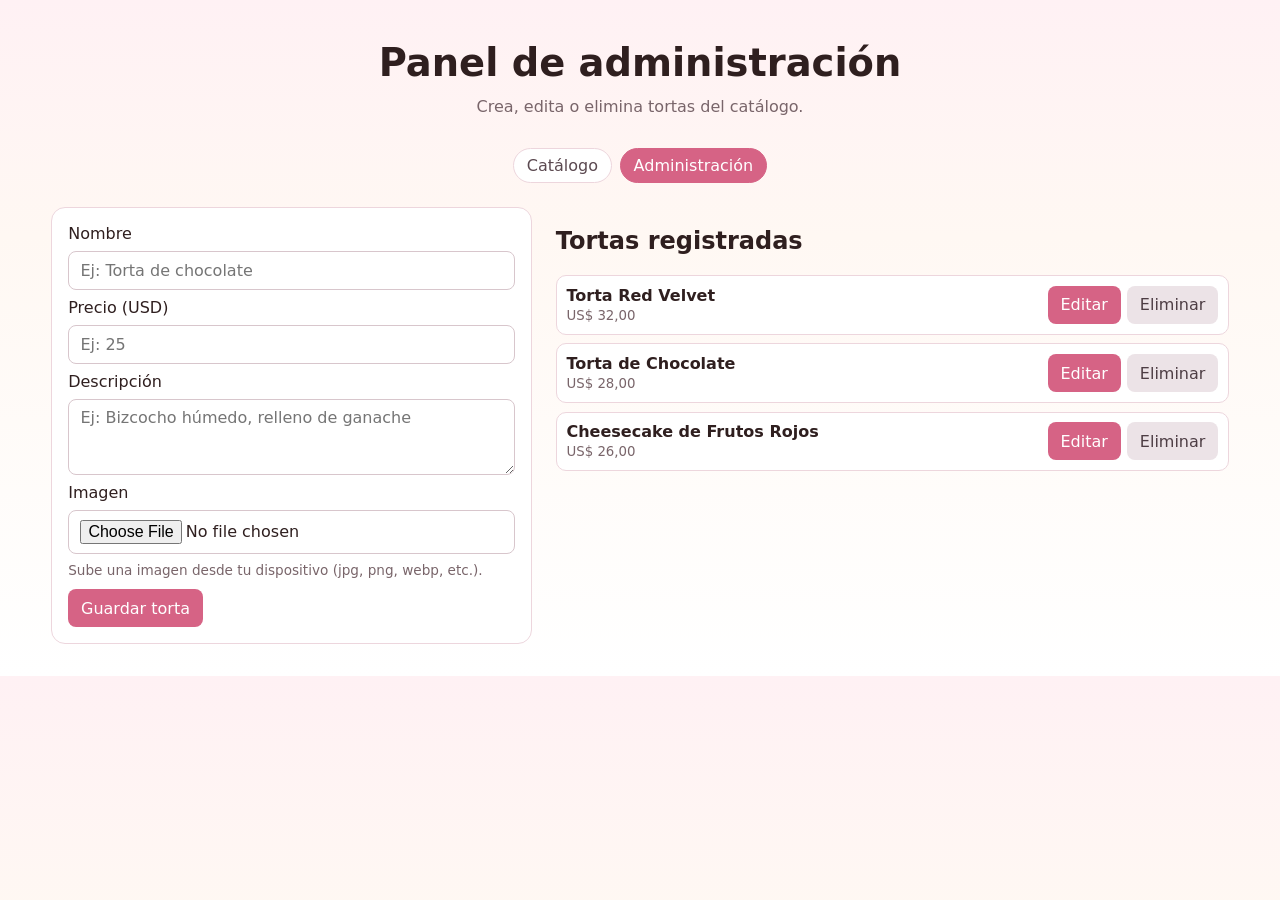
==== admin.html @ b27fc858 "Separar catálogo y panel admin en páginas distintas" ====
<!DOCTYPE html>
<html lang="es">
  <head>
    <meta charset="UTF-8" />
    <meta name="viewport" content="width=device-width, initial-scale=1.0" />
    <title>Administración de Tortas | Velas</title>
    <link rel="stylesheet" href="styles.css" />
  </head>
  <body>
    <header class="hero">
      <h1>Panel de administración</h1>
      <p>Crea, edita o elimina tortas del catálogo.</p>
      <nav class="top-nav">
        <a href="index.html">Catálogo</a>
        <a href="admin.html" aria-current="page">Administración</a>
      </nav>
    </header>

    <main class="layout layout-admin">
      <aside class="admin-panel">
        <form id="cake-form" class="form">
          <input type="hidden" id="cake-id" />

          <label for="cake-name">Nombre</label>
          <input id="cake-name" type="text" placeholder="Ej: Torta de chocolate" required />

          <label for="cake-price">Precio (USD)</label>
          <input id="cake-price" type="number" min="1" step="0.01" placeholder="Ej: 25" required />

          <label for="cake-description">Descripción</label>
          <textarea id="cake-description" rows="3" placeholder="Ej: Bizcocho húmedo, relleno de ganache"></textarea>

          <label for="cake-image">Imagen</label>
          <input id="cake-image" type="file" accept="image/*" />
          <small class="hint">Sube una imagen desde tu dispositivo (jpg, png, webp, etc.).</small>

          <div class="form-actions">
            <button type="submit" id="save-btn">Guardar torta</button>
            <button type="button" id="cancel-btn" class="secondary" hidden>Cancelar edición</button>
          </div>
        </form>
      </aside>

      <section>
        <h2>Tortas registradas</h2>
        <ul id="admin-list" class="admin-list"></ul>
      </section>
    </main>

    <script src="app.js"></script>
  </body>
</html>
---- styles.css ----
:root {
  color-scheme: light;
  --bg: #fff8f3;
  --card: #ffffff;
  --text: #2f1f1f;
  --muted: #79656a;
  --accent: #d66385;
  --accent-dark: #ba4a6d;
  --border: #edd6dd;
}

* {
  box-sizing: border-box;
}

body {
  margin: 0;
  font-family: Inter, system-ui, -apple-system, Segoe UI, Roboto, sans-serif;
  background: linear-gradient(180deg, #fff1f4 0%, var(--bg) 35%, #fff 100%);
  color: var(--text);
}

.hero {
  text-align: center;
  padding: 2.5rem 1rem 1.5rem;
}

.hero h1 {
  margin: 0;
  font-size: clamp(1.8rem, 3vw, 2.7rem);
}

.hero p {
  margin-top: 0.75rem;
  color: var(--muted);
}

.top-nav {
  margin-top: 1rem;
  display: inline-flex;
  gap: 0.5rem;
}

.top-nav a {
  text-decoration: none;
  padding: 0.45rem 0.8rem;
  border-radius: 999px;
  border: 1px solid var(--border);
  color: #5b4950;
  background: #fff;
}

.top-nav a[aria-current='page'] {
  background: var(--accent);
  color: #fff;
  border-color: var(--accent);
}

.layout {
  width: min(1200px, 92vw);
  margin: 0 auto 2rem;
  display: grid;
  gap: 1.5rem;
}

.layout-catalog {
  grid-template-columns: 1fr;
}

.layout-admin {
  grid-template-columns: 1fr 1.4fr;
}

.catalog-grid {
  display: grid;
  grid-template-columns: repeat(auto-fill, minmax(220px, 1fr));
  gap: 1rem;
}

.cake-card {
  background: var(--card);
  border: 1px solid var(--border);
  border-radius: 14px;
  overflow: hidden;
  box-shadow: 0 8px 20px rgba(193, 98, 131, 0.08);
}

.cake-card img {
  width: 100%;
  height: 160px;
  object-fit: cover;
}

.cake-content {
  padding: 0.9rem;
}

.cake-content h3 {
  margin: 0;
  font-size: 1.05rem;
}

.description {
  color: var(--muted);
  min-height: 2.4em;
}

.price {
  margin: 0;
  font-weight: 700;
  color: var(--accent-dark);
}

.admin-panel {
  background: var(--card);
  border: 1px solid var(--border);
  border-radius: 14px;
  padding: 1rem;
  align-self: start;
}

.form {
  display: grid;
  gap: 0.5rem;
}

input,
textarea,
button {
  font: inherit;
}

input,
textarea {
  width: 100%;
  border: 1px solid #d8c6cc;
  border-radius: 8px;
  padding: 0.55rem 0.7rem;
}

textarea {
  resize: vertical;
}

.form-actions {
  display: flex;
  gap: 0.6rem;
  margin-top: 0.2rem;
}

button {
  border: none;
  border-radius: 8px;
  padding: 0.6rem 0.8rem;
  cursor: pointer;
}

button[type='submit'],
button.edit {
  background: var(--accent);
  color: white;
}

button[type='submit']:hover,
button.edit:hover {
  background: var(--accent-dark);
}

button.secondary,
button.delete {
  background: #ece3e7;
  color: #4d3d44;
}

button.delete:hover,
button.secondary:hover {
  background: #ded2d7;
}

.admin-list {
  list-style: none;
  padding: 0;
  margin: 0;
  display: grid;
  gap: 0.55rem;
}

.admin-item {
  background: var(--card);
  border: 1px solid var(--border);
  border-radius: 10px;
  padding: 0.6rem;
  display: flex;
  justify-content: space-between;
  gap: 0.6rem;
  align-items: center;
}

.admin-item strong {
  display: block;
}

.admin-item small {
  color: var(--muted);
}

.admin-actions {
  display: flex;
  gap: 0.4rem;
}

.empty {
  color: var(--muted);
  font-style: italic;
}

.hint {
  color: var(--muted);
  font-size: 0.85rem;
}

@media (max-width: 950px) {
  .layout-admin {
    grid-template-columns: 1fr;
  }
}
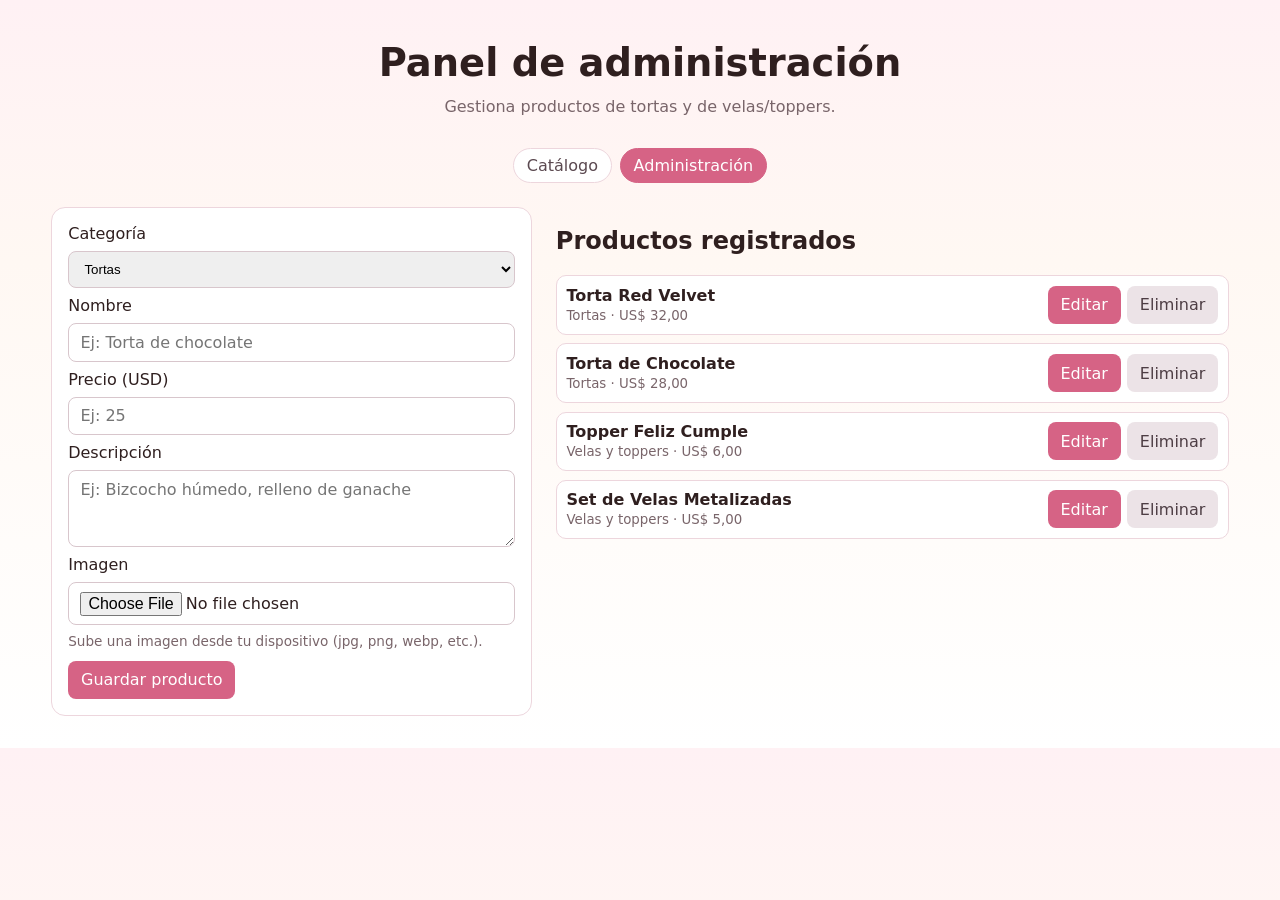
==== commit b241ac2c: "Agregar categorías de tortas y velas/toppers" ====
--- a/admin.html
+++ b/admin.html
@@ -3,13 +3,13 @@
   <head>
     <meta charset="UTF-8" />
     <meta name="viewport" content="width=device-width, initial-scale=1.0" />
-    <title>Administración de Tortas | Velas</title>
+    <title>Administración | Velas</title>
     <link rel="stylesheet" href="styles.css" />
   </head>
   <body>
     <header class="hero">
       <h1>Panel de administración</h1>
-      <p>Crea, edita o elimina tortas del catálogo.</p>
+      <p>Gestiona productos de tortas y de velas/toppers.</p>
       <nav class="top-nav">
         <a href="index.html">Catálogo</a>
         <a href="admin.html" aria-current="page">Administración</a>
@@ -20,6 +20,12 @@
       <aside class="admin-panel">
         <form id="cake-form" class="form">
           <input type="hidden" id="cake-id" />
+
+          <label for="cake-category">Categoría</label>
+          <select id="cake-category" required>
+            <option value="tortas">Tortas</option>
+            <option value="velas-toppers">Velas y toppers</option>
+          </select>
 
           <label for="cake-name">Nombre</label>
           <input id="cake-name" type="text" placeholder="Ej: Torta de chocolate" required />
@@ -35,14 +41,14 @@
           <small class="hint">Sube una imagen desde tu dispositivo (jpg, png, webp, etc.).</small>
 
           <div class="form-actions">
-            <button type="submit" id="save-btn">Guardar torta</button>
+            <button type="submit" id="save-btn">Guardar producto</button>
             <button type="button" id="cancel-btn" class="secondary" hidden>Cancelar edición</button>
           </div>
         </form>
       </aside>
 
       <section>
-        <h2>Tortas registradas</h2>
+        <h2>Productos registrados</h2>
         <ul id="admin-list" class="admin-list"></ul>
       </section>
     </main>
--- a/styles.css
+++ b/styles.css
@@ -100,6 +100,16 @@
   font-size: 1.05rem;
 }
 
+ .badge {
+  margin: 0 0 0.35rem;
+  font-size: 0.78rem;
+  display: inline-block;
+  padding: 0.2rem 0.5rem;
+  border-radius: 999px;
+  background: #f9e3ea;
+  color: #8a3550;
+}
+
 .description {
   color: var(--muted);
   min-height: 2.4em;
@@ -131,7 +141,8 @@
 }
 
 input,
-textarea {
+textarea,
+select {
   width: 100%;
   border: 1px solid #d8c6cc;
   border-radius: 8px;
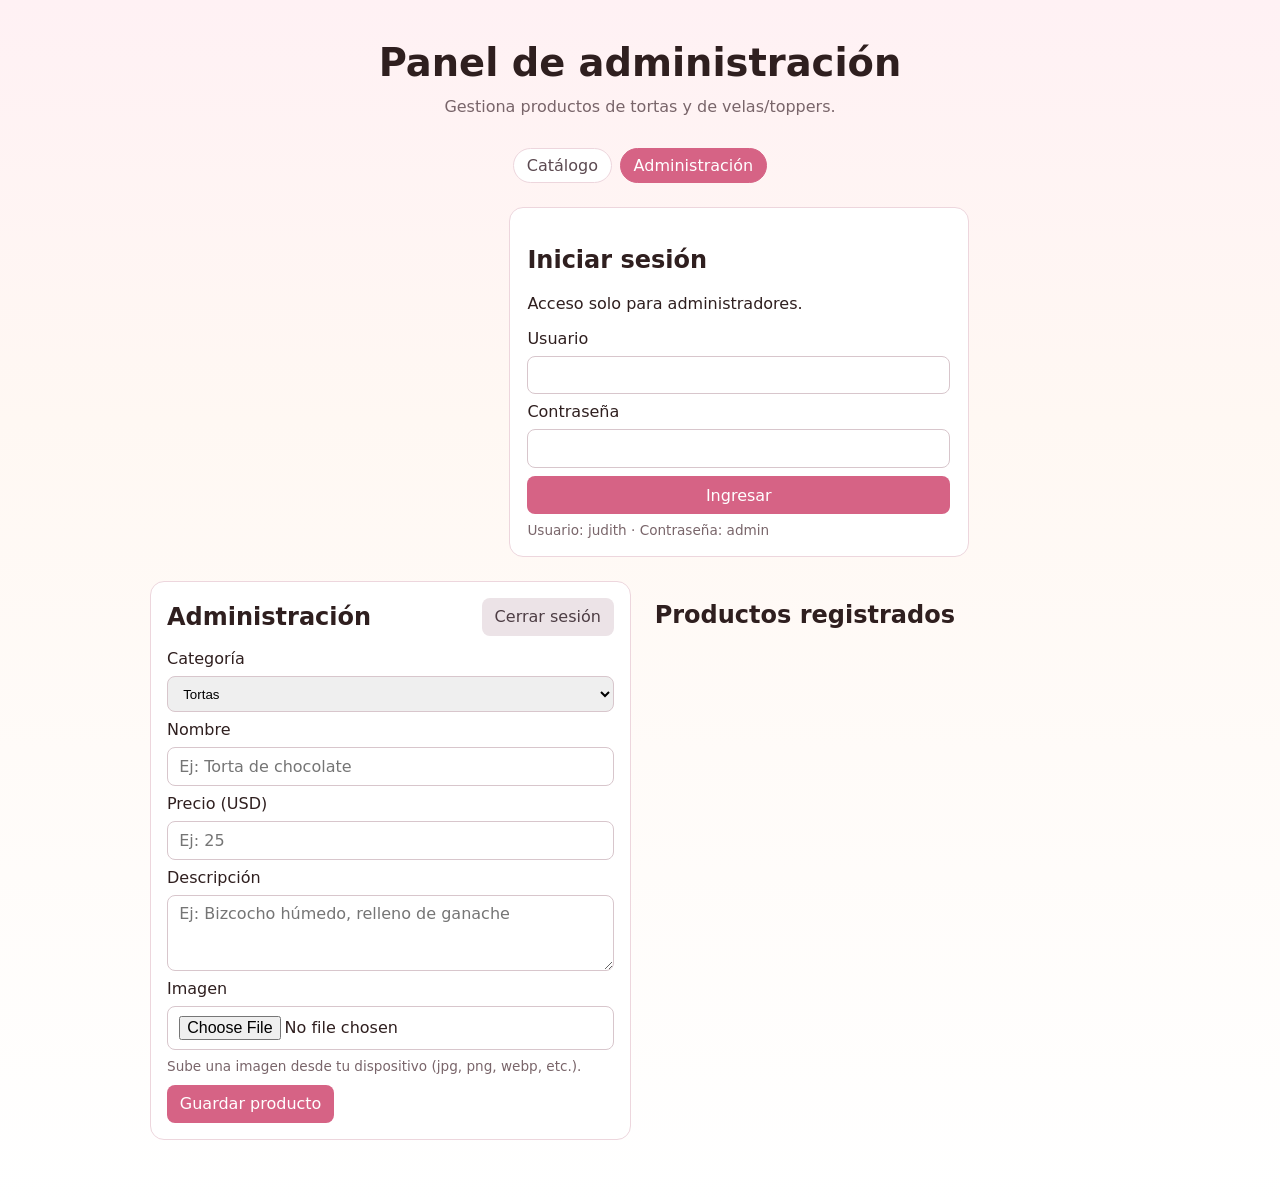
==== commit 1926388c: "Agregar login al panel de administración" ====
--- a/admin.html
+++ b/admin.html
@@ -16,40 +16,64 @@
       </nav>
     </header>
 
-    <main class="layout layout-admin">
-      <aside class="admin-panel">
-        <form id="cake-form" class="form">
-          <input type="hidden" id="cake-id" />
+    <main class="layout layout-admin-auth">
+      <section id="auth-section" class="auth-card">
+        <h2>Iniciar sesión</h2>
+        <p>Acceso solo para administradores.</p>
 
-          <label for="cake-category">Categoría</label>
-          <select id="cake-category" required>
-            <option value="tortas">Tortas</option>
-            <option value="velas-toppers">Velas y toppers</option>
-          </select>
+        <form id="login-form" class="form">
+          <label for="login-username">Usuario</label>
+          <input id="login-username" type="text" autocomplete="username" required />
 
-          <label for="cake-name">Nombre</label>
-          <input id="cake-name" type="text" placeholder="Ej: Torta de chocolate" required />
+          <label for="login-password">Contraseña</label>
+          <input id="login-password" type="password" autocomplete="current-password" required />
 
-          <label for="cake-price">Precio (USD)</label>
-          <input id="cake-price" type="number" min="1" step="0.01" placeholder="Ej: 25" required />
+          <button type="submit">Ingresar</button>
+          <p id="login-error" class="error" hidden>Usuario o contraseña incorrectos.</p>
+          <small class="hint">Usuario: judith · Contraseña: admin</small>
+        </form>
+      </section>
 
-          <label for="cake-description">Descripción</label>
-          <textarea id="cake-description" rows="3" placeholder="Ej: Bizcocho húmedo, relleno de ganache"></textarea>
+      <section id="admin-content" class="layout layout-admin" hidden>
+        <aside class="admin-panel">
+          <div class="admin-header-actions">
+            <h2>Administración</h2>
+            <button type="button" id="logout-btn" class="secondary">Cerrar sesión</button>
+          </div>
 
-          <label for="cake-image">Imagen</label>
-          <input id="cake-image" type="file" accept="image/*" />
-          <small class="hint">Sube una imagen desde tu dispositivo (jpg, png, webp, etc.).</small>
+          <form id="cake-form" class="form">
+            <input type="hidden" id="cake-id" />
 
-          <div class="form-actions">
-            <button type="submit" id="save-btn">Guardar producto</button>
-            <button type="button" id="cancel-btn" class="secondary" hidden>Cancelar edición</button>
-          </div>
-        </form>
-      </aside>
+            <label for="cake-category">Categoría</label>
+            <select id="cake-category" required>
+              <option value="tortas">Tortas</option>
+              <option value="velas-toppers">Velas y toppers</option>
+            </select>
 
-      <section>
-        <h2>Productos registrados</h2>
-        <ul id="admin-list" class="admin-list"></ul>
+            <label for="cake-name">Nombre</label>
+            <input id="cake-name" type="text" placeholder="Ej: Torta de chocolate" required />
+
+            <label for="cake-price">Precio (USD)</label>
+            <input id="cake-price" type="number" min="1" step="0.01" placeholder="Ej: 25" required />
+
+            <label for="cake-description">Descripción</label>
+            <textarea id="cake-description" rows="3" placeholder="Ej: Bizcocho húmedo, relleno de ganache"></textarea>
+
+            <label for="cake-image">Imagen</label>
+            <input id="cake-image" type="file" accept="image/*" />
+            <small class="hint">Sube una imagen desde tu dispositivo (jpg, png, webp, etc.).</small>
+
+            <div class="form-actions">
+              <button type="submit" id="save-btn">Guardar producto</button>
+              <button type="button" id="cancel-btn" class="secondary" hidden>Cancelar edición</button>
+            </div>
+          </form>
+        </aside>
+
+        <section>
+          <h2>Productos registrados</h2>
+          <ul id="admin-list" class="admin-list"></ul>
+        </section>
       </section>
     </main>
 
--- a/styles.css
+++ b/styles.css
@@ -100,7 +100,7 @@
   font-size: 1.05rem;
 }
 
- .badge {
+.badge {
   margin: 0 0 0.35rem;
   font-size: 0.78rem;
   display: inline-block;
@@ -235,3 +235,36 @@
     grid-template-columns: 1fr;
   }
 }
+
+
+.layout-admin-auth {
+  grid-template-columns: 1fr;
+  max-width: 980px;
+}
+
+.auth-card {
+  background: var(--card);
+  border: 1px solid var(--border);
+  border-radius: 14px;
+  padding: 1.1rem;
+  width: min(460px, 100%);
+  margin: 0 auto;
+}
+
+.error {
+  margin: 0;
+  color: #9b2246;
+  font-size: 0.9rem;
+}
+
+.admin-header-actions {
+  display: flex;
+  align-items: center;
+  justify-content: space-between;
+  gap: 1rem;
+  margin-bottom: 0.8rem;
+}
+
+.admin-header-actions h2 {
+  margin: 0;
+}
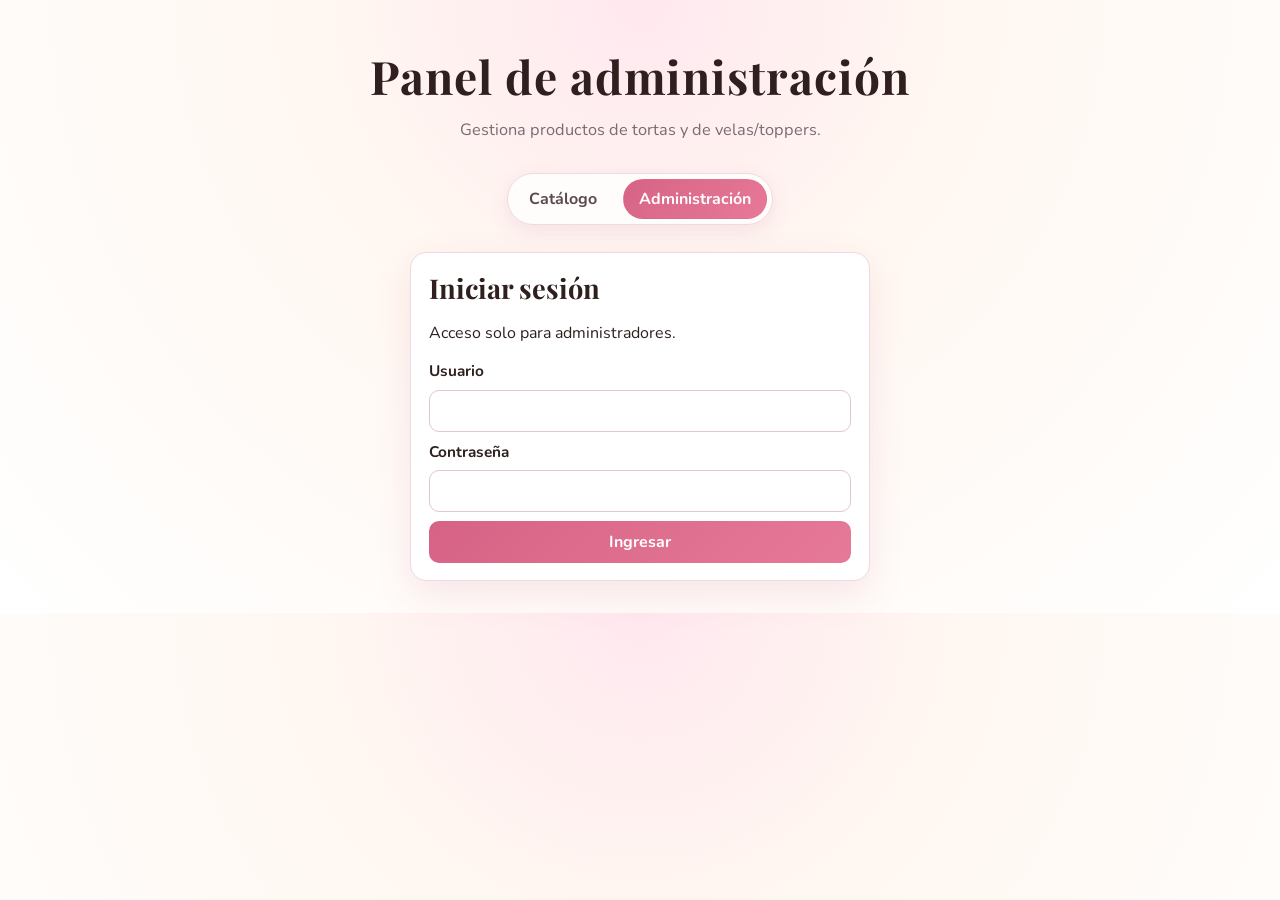
==== commit 6fc90468: "Agregar paginación por flechas y mostrar todo en catálogo" ====
--- a/admin.html
+++ b/admin.html
@@ -4,6 +4,12 @@
     <meta charset="UTF-8" />
     <meta name="viewport" content="width=device-width, initial-scale=1.0" />
     <title>Administración | Velas</title>
+    <link rel="preconnect" href="https://fonts.googleapis.com" />
+    <link rel="preconnect" href="https://fonts.gstatic.com" crossorigin />
+    <link
+      href="https://fonts.googleapis.com/css2?family=Nunito:wght@400;500;700;800&family=Playfair+Display:wght@600;700&display=swap"
+      rel="stylesheet"
+    />
     <link rel="stylesheet" href="styles.css" />
   </head>
   <body>
@@ -30,7 +36,6 @@
 
           <button type="submit">Ingresar</button>
           <p id="login-error" class="error" hidden>Usuario o contraseña incorrectos.</p>
-          <small class="hint">Usuario: judith · Contraseña: admin</small>
         </form>
       </section>
 
@@ -53,7 +58,7 @@
             <label for="cake-name">Nombre</label>
             <input id="cake-name" type="text" placeholder="Ej: Torta de chocolate" required />
 
-            <label for="cake-price">Precio (USD)</label>
+            <label for="cake-price">Precio (S/.)</label>
             <input id="cake-price" type="number" min="1" step="0.01" placeholder="Ej: 25" required />
 
             <label for="cake-description">Descripción</label>
--- a/styles.css
+++ b/styles.css
@@ -1,66 +1,90 @@
 :root {
   color-scheme: light;
-  --bg: #fff8f3;
+  --bg: #fff9f5;
   --card: #ffffff;
   --text: #2f1f1f;
-  --muted: #79656a;
+  --muted: #7c6971;
   --accent: #d66385;
-  --accent-dark: #ba4a6d;
-  --border: #edd6dd;
+  --accent-dark: #b54869;
+  --border: #f0d9e0;
+  --shadow: 0 14px 36px rgba(196, 103, 136, 0.14);
 }
 
 * {
   box-sizing: border-box;
 }
 
+[hidden] {
+  display: none !important;
+}
+
 body {
   margin: 0;
-  font-family: Inter, system-ui, -apple-system, Segoe UI, Roboto, sans-serif;
-  background: linear-gradient(180deg, #fff1f4 0%, var(--bg) 35%, #fff 100%);
+  font-family: 'Nunito', Inter, system-ui, -apple-system, Segoe UI, Roboto, sans-serif;
+  background: radial-gradient(circle at top, #ffe8ef 0%, #fff7f1 36%, #fff 100%);
   color: var(--text);
 }
 
 .hero {
   text-align: center;
-  padding: 2.5rem 1rem 1.5rem;
+  padding: 2.8rem 1rem 1.7rem;
 }
 
 .hero h1 {
   margin: 0;
-  font-size: clamp(1.8rem, 3vw, 2.7rem);
+  font-family: 'Playfair Display', Georgia, serif;
+  font-size: clamp(2rem, 3.6vw, 3rem);
+  letter-spacing: 0.02em;
 }
 
 .hero p {
   margin-top: 0.75rem;
   color: var(--muted);
+  font-size: 1.02rem;
+}
+
+h2 {
+  font-family: 'Playfair Display', Georgia, serif;
+  font-size: 1.7rem;
+  margin: 0 0 1rem;
 }
 
 .top-nav {
   margin-top: 1rem;
   display: inline-flex;
-  gap: 0.5rem;
+  gap: 0.6rem;
+  padding: 0.3rem;
+  background: rgba(255, 255, 255, 0.8);
+  border: 1px solid var(--border);
+  border-radius: 999px;
+  box-shadow: 0 6px 20px rgba(170, 102, 129, 0.12);
 }
 
 .top-nav a {
   text-decoration: none;
-  padding: 0.45rem 0.8rem;
+  padding: 0.5rem 0.95rem;
   border-radius: 999px;
-  border: 1px solid var(--border);
+  border: 1px solid transparent;
   color: #5b4950;
+  font-weight: 700;
+  transition: all 0.2s ease;
+}
+
+.top-nav a:hover {
+  border-color: var(--border);
   background: #fff;
 }
 
 .top-nav a[aria-current='page'] {
-  background: var(--accent);
+  background: linear-gradient(135deg, var(--accent), #e77998);
   color: #fff;
-  border-color: var(--accent);
 }
 
 .layout {
   width: min(1200px, 92vw);
   margin: 0 auto 2rem;
   display: grid;
-  gap: 1.5rem;
+  gap: 1.6rem;
 }
 
 .layout-catalog {
@@ -73,70 +97,90 @@
 
 .catalog-grid {
   display: grid;
-  grid-template-columns: repeat(auto-fill, minmax(220px, 1fr));
+  grid-template-columns: repeat(auto-fill, minmax(225px, 1fr));
   gap: 1rem;
 }
 
 .cake-card {
   background: var(--card);
   border: 1px solid var(--border);
-  border-radius: 14px;
+  border-radius: 18px;
   overflow: hidden;
-  box-shadow: 0 8px 20px rgba(193, 98, 131, 0.08);
+  box-shadow: var(--shadow);
+  transition: transform 0.18s ease, box-shadow 0.18s ease;
+}
+
+.cake-card:hover {
+  transform: translateY(-4px);
+  box-shadow: 0 16px 34px rgba(172, 88, 119, 0.2);
 }
 
 .cake-card img {
   width: 100%;
-  height: 160px;
+  height: 168px;
   object-fit: cover;
 }
 
 .cake-content {
-  padding: 0.9rem;
+  padding: 1rem;
 }
 
 .cake-content h3 {
   margin: 0;
+  font-size: 1.08rem;
+}
+
+.badge {
+  margin: 0 0 0.4rem;
+  font-size: 0.76rem;
+  display: inline-block;
+  padding: 0.24rem 0.58rem;
+  border-radius: 999px;
+  background: #ffe8ef;
+  color: #8a3550;
+  font-weight: 700;
+}
+
+.description {
+  color: var(--muted);
+  min-height: 2.4em;
+}
+
+.price {
+  margin: 0;
+  font-weight: 800;
+  color: var(--accent-dark);
   font-size: 1.05rem;
 }
 
-.badge {
-  margin: 0 0 0.35rem;
-  font-size: 0.78rem;
-  display: inline-block;
-  padding: 0.2rem 0.5rem;
-  border-radius: 999px;
-  background: #f9e3ea;
-  color: #8a3550;
-}
-
-.description {
-  color: var(--muted);
-  min-height: 2.4em;
-}
-
-.price {
-  margin: 0;
-  font-weight: 700;
-  color: var(--accent-dark);
-}
-
-.admin-panel {
+.admin-panel,
+.auth-card,
+.admin-item {
   background: var(--card);
   border: 1px solid var(--border);
-  border-radius: 14px;
+  border-radius: 16px;
+  box-shadow: var(--shadow);
+}
+
+.admin-panel {
   padding: 1rem;
   align-self: start;
 }
 
 .form {
   display: grid;
-  gap: 0.5rem;
+  gap: 0.52rem;
+}
+
+label {
+  font-weight: 700;
+  font-size: 0.96rem;
 }
 
 input,
 textarea,
-button {
+button,
+select {
   font: inherit;
 }
 
@@ -144,9 +188,17 @@
 textarea,
 select {
   width: 100%;
-  border: 1px solid #d8c6cc;
-  border-radius: 8px;
-  padding: 0.55rem 0.7rem;
+  border: 1px solid #ddc8cf;
+  border-radius: 10px;
+  padding: 0.58rem 0.72rem;
+  background: #fff;
+}
+
+input:focus,
+textarea:focus,
+select:focus {
+  border-color: #d7839e;
+  outline: 2px solid #f4c8d7;
 }
 
 textarea {
@@ -161,31 +213,34 @@
 
 button {
   border: none;
-  border-radius: 8px;
-  padding: 0.6rem 0.8rem;
+  border-radius: 10px;
+  padding: 0.62rem 0.88rem;
   cursor: pointer;
+  font-weight: 700;
+  transition: all 0.2s ease;
 }
 
 button[type='submit'],
 button.edit {
-  background: var(--accent);
+  background: linear-gradient(135deg, var(--accent), #e77998);
   color: white;
 }
 
 button[type='submit']:hover,
 button.edit:hover {
-  background: var(--accent-dark);
+  transform: translateY(-1px);
+  box-shadow: 0 8px 16px rgba(214, 99, 133, 0.35);
 }
 
 button.secondary,
 button.delete {
-  background: #ece3e7;
+  background: #efe4e8;
   color: #4d3d44;
 }
 
 button.delete:hover,
 button.secondary:hover {
-  background: #ded2d7;
+  background: #e3d4da;
 }
 
 .admin-list {
@@ -193,17 +248,14 @@
   padding: 0;
   margin: 0;
   display: grid;
-  gap: 0.55rem;
+  gap: 0.65rem;
 }
 
 .admin-item {
-  background: var(--card);
-  border: 1px solid var(--border);
-  border-radius: 10px;
-  padding: 0.6rem;
+  padding: 0.72rem;
   display: flex;
   justify-content: space-between;
-  gap: 0.6rem;
+  gap: 0.7rem;
   align-items: center;
 }
 
@@ -217,7 +269,7 @@
 
 .admin-actions {
   display: flex;
-  gap: 0.4rem;
+  gap: 0.45rem;
 }
 
 .empty {
@@ -228,6 +280,35 @@
 .hint {
   color: var(--muted);
   font-size: 0.85rem;
+}
+
+.layout-admin-auth {
+  grid-template-columns: 1fr;
+  max-width: 980px;
+}
+
+.auth-card {
+  padding: 1.1rem;
+  width: min(460px, 100%);
+  margin: 0 auto;
+}
+
+.error {
+  margin: 0;
+  color: #9b2246;
+  font-size: 0.9rem;
+}
+
+.admin-header-actions {
+  display: flex;
+  align-items: center;
+  justify-content: space-between;
+  gap: 1rem;
+  margin-bottom: 0.8rem;
+}
+
+.admin-header-actions h2 {
+  margin: 0;
 }
 
 @media (max-width: 950px) {
@@ -237,34 +318,47 @@
 }
 
 
-.layout-admin-auth {
-  grid-template-columns: 1fr;
-  max-width: 980px;
-}
-
-.auth-card {
-  background: var(--card);
-  border: 1px solid var(--border);
-  border-radius: 14px;
-  padding: 1.1rem;
-  width: min(460px, 100%);
-  margin: 0 auto;
-}
-
-.error {
-  margin: 0;
-  color: #9b2246;
-  font-size: 0.9rem;
-}
-
-.admin-header-actions {
-  display: flex;
+.category-header {
+  display: flex;
+  justify-content: space-between;
   align-items: center;
-  justify-content: space-between;
   gap: 1rem;
   margin-bottom: 0.8rem;
 }
 
-.admin-header-actions h2 {
-  margin: 0;
-}
+.category-header h2 {
+  margin: 0;
+}
+
+.catalog-controls {
+  display: flex;
+  align-items: center;
+  gap: 0.45rem;
+  flex-wrap: wrap;
+}
+
+.catalog-page {
+  font-size: 0.88rem;
+  color: var(--muted);
+  font-weight: 700;
+}
+
+.catalog-nav,
+.catalog-show-all {
+  border: 1px solid var(--border);
+  background: #fff;
+  color: #5a4750;
+  border-radius: 999px;
+  padding: 0.35rem 0.7rem;
+  font-weight: 700;
+}
+
+.catalog-nav:hover,
+.catalog-show-all:hover {
+  background: #fff3f7;
+}
+
+.catalog-nav:disabled {
+  opacity: 0.45;
+  cursor: not-allowed;
+}
